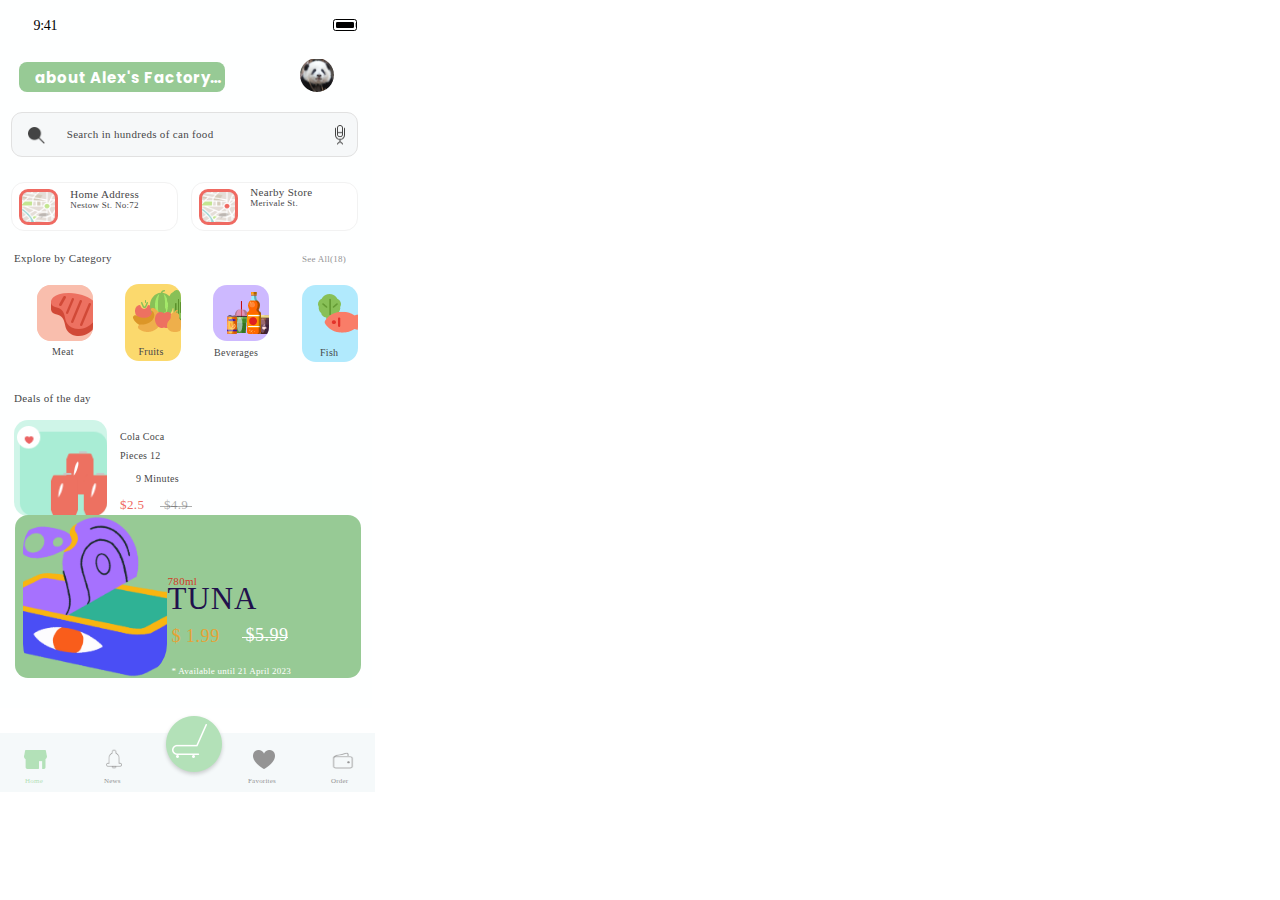
==== index.html @ 3730e30a "first done" ====
<!DOCTYPE html>
<html>
  <head>
    <meta charset="utf-8" />
    <meta name="viewport" content="initial-scale=1, width=device-width" />
    <link rel="stylesheet" href="./global.css" />
    <link rel="stylesheet" href="./index.css" />
    <link
      rel="stylesheet"
      href="https://fonts.googleapis.com/css2?family=Poppins-Regular:wght@400&display=swap"
    />
    <link
      rel="stylesheet"
      href="https://fonts.googleapis.com/css2?family=Poppins-Medium:wght@400&display=swap"
    />
    <link
      rel="stylesheet"
      href="https://fonts.googleapis.com/css2?family=Poppins-Bold:wght@400&display=swap"
    />
    <link
      rel="stylesheet"
      href="https://fonts.googleapis.com/css2?family=Poppins-Light:wght@400&display=swap"
    />
    <link
      rel="stylesheet"
      href="https://fonts.googleapis.com/css2?family=SFProText-Semibold:wght@400&display=swap"
    />
    <link
      rel="stylesheet"
      href="https://fonts.googleapis.com/css2?family=Poppins:wght@700&display=swap"
    />
    <link
      rel="stylesheet"
      href="https://fonts.googleapis.com/css2?family=Avenir-Roman:wght@400&display=swap"
    />
    <link
      rel="stylesheet"
      href="https://fonts.googleapis.com/css2?family=Tiro Devanagari Marathi:ital,wght@1,400&display=swap"
    />
    <link
      rel="stylesheet"
      href="https://fonts.googleapis.com/css2?family=CircularStd-Medium:wght@400&display=swap"
    />
  </head>
  <body>
    <div class="home">
      <div class="rectangle"></div>
      <div class="home-indicator-black">
        <div class="home-indicator-black1">
          <div class="home-indicator"></div>
        </div>
      </div>
      <div class="search-box" id="searchBoxContainer">
        <div class="group">
          <img class="micraphone-icon" alt="" src="./images/micraphone@2x.png" />

          <img class="search-1-icon" alt="" src="./images/search1@2x.png" />

          <div class="search-in-thousands">Search in hundreds of can food</div>
        </div>
      </div>
      <div class="your-address">
        <div class="adress-1">
          <div class="home-address-oxford-container">
            <p class="home-address">
              <span class="home-address1">
                <span>Home Address</span>
              </span>
            </p>
            <p class="nestow-st-no72">
              <span>
                <span class="span">Nestow St. No:72</span>
              </span>
            </p>
            <span>
              <span class="span"> </span>
            </span>
          </div>
          <div class="map">
            <img class="map-icon" alt="" src="./images/map@2x.png" />
          </div>
        </div>
        <div class="adress-2">
          <div class="office-address-eye-container">
            <p class="nearby-store">Nearby Store</p>
            <p class="merivale-st-no1705">Merivale St.</p>
          </div>
          <div class="map">
            <img class="map-icon" alt="" src="./images/map2@2x.png" />
          </div>
        </div>
      </div>
      <div class="category">
        <div class="explore-by-category">Explore by Category</div>
        <div class="meat">
          <div class="beef">Meat</div>
          <div class="meat-inner">
            <img class="map-icon" alt="" src="./images/Meat@2x.png" />
          </div>
        </div>
        <div class="fruits">
          <div class="vegetables">Fruits</div>
          <img class="vegetables-icon" alt="" src="./images/vegetables.png" />
        </div>
        <div class="beverages">
          <div class="beverages1">Beverages</div>
          <div class="mask"></div>
          <img class="beverages-icon" alt="" src="./images/beverages.png" />
        </div>
        <div class="fish">
          <div class="fish1">Fish</div>
          <img class="vegetables-icon" alt="" src="./images/fish.png" />
        </div>
        <div class="see-all-36">See All(18)</div>
      </div>
      <div class="deal-of-the-day">
        <div class="deals-of-the">Deals of the day</div>
        <div class="cola">
          <div class="icecream">
            <div class="cola-coca">Cola Coca</div>
            <div class="price">
              <div class="div">$2.5</div>
              <div class="div1">$4.9</div>
              <div class="rectangle1"></div>
            </div>
            <div class="pieces-12">Pieces 12</div>
            <div class="map2">
              <div class="minutes-away">9 Minutes</div>
              <img class="map-icon2" alt="" src="./public/map2.svg" />
            </div>
            <div class="product">
              <img class="product-icon" alt="" src="./images/product.png" />
            </div>
          </div>
        </div>
      </div>
      <img class="profile-icon" alt="" src="./images/profile.png" />

      <div class="status-bar">
        <div class="icecream">
          <div class="battery">
            <img class="cap-icon" alt="" src="./images/water-drop@2x.png" />

            <div class="capacity"></div>
          </div>
          <img class="wifi-icon" alt="" src="./public/wifi.svg" />

          <img
            class="cellular-connection-icon"
            alt=""
            src="./public/cellular-connection.svg"
          />

          <div class="time-style">
            <div class="time"><span class="span1">9:4</span>1</div>
          </div>
        </div>
      </div>
      <div class="menu">
        <div class="rectangle2"></div>
        <div class="grocery">
          <img class="gocery-icon" alt="" src="./images/gocery@2x.png" />

          <div class="grocery1">
            <p class="home-address">Home</p>
          </div>
        </div>
        <div class="order">
          <div class="order1">
            <img class="path-icon" alt="" src="./images/order@2x.png" />
          </div>
          <div class="order2">Order</div>
        </div>
        <div class="favorites">
          <img class="like-icon" alt="" src="./images/like@2x.png" />

          <div class="favorites1">Favorites</div>
        </div>
        <div class="news">
          <div class="news1">
            <img class="shape-icon" alt="" src="./images/news@2x.png" />
          </div>
          <div class="news2">News</div>
        </div>
        <img class="oval-icon" alt="" src="./images/Oval@2x.png" />

        <img class="shopping-icon" alt="" src="./images/shopping@2x.png" />
      </div>
      <div class="campain">
        <img class="can-icon" alt="" src="./images/can.png" />

        <div class="whopper">TUNA</div>
        <div class="available-until-24">* Available until 21 April 2023</div>
        <div class="fish2">780ml</div>
        <div class="price1">
          <div class="div2">$ 1.99</div>
          <div class="div3">$5.99</div>
          <div class="rectangle3"></div>
        </div>
      </div>
      <div class="div4"></div>
      <b class="about-alexs-factory" id="aboutAlexsFactory"
        >about Alex's Factory…</b
      >
    </div>

    <script>
      var searchBoxContainer = document.getElementById("searchBoxContainer");
      if (searchBoxContainer) {
        searchBoxContainer.addEventListener("click", function (e) {
          window.location.href = "./contact.html";
        });
      }

      var aboutAlexsFactory = document.getElementById("aboutAlexsFactory");
      if (aboutAlexsFactory) {
        aboutAlexsFactory.addEventListener("click", function (e) {
          window.location.href = "./about.html";
        });
      }
    </script>
  </body>
</html>
---- global.css ----
body {
    margin: 0;
    line-height: normal;
  }
  
  :root {
    /* fonts */
    --font-poppins: Poppins;
    --font-poppins-regular: Poppins-Regular;
    --font-poppins-bold: Poppins-Bold;
    --font-poppins-medium: Poppins-Medium;
    --font-sfprotext-semibold: SFProText-Semibold;
    --font-poppins-light: Poppins-Light;
    --font-tiro-devanagari-marathi: "Tiro Devanagari Marathi";
    --font-circularstd-medium: CircularStd-Medium;
    --font-avenir-roman: Avenir-Roman;
  
    /* font sizes */
    --font-size-mini: 15px;
    --font-size-lg: 18px;
    --font-size-2xs: 11px;
    --font-size-4xs: 9px;
    --font-size-6xs: 7px;
    --font-size-sm: 14px;
    --font-size-3xs: 10px;
    --font-size-smi: 13px;
    --font-size-base: 16px;
    --font-size-xs: 12px;
  
    /* Colors */
    --color-white: #fff;
    --color-darkseagreen-100: #97ca95;
    --color-gray-100: #feffff;
    --color-gray-200: #949494;
    --color-whitesmoke-100: #f2f2f2;
    --color-black: #000;
    --color-darkslategray-100: #474749;
    --color-darkslategray-200: #474747;
    --color-darkslategray-300: #424242;
    --color-salmon-100: #ef6a62;
    --color-lightblue: #b1eafd;
    --color-peachpuff: #f9bead;
    --color-gainsboro-100: #d8d8d8;
    --color-dimgray: #524d4d;
  
    /* border radiuses */
    --br-smi: 13px;
    --br-10xs-7: 2.7px;
    --br-11xs-3: 1.3px;
    --br-sm: 14px;
    --br-4xs: 9px;
    --br-81xl: 100px;
    --br-3xs: 10px;
    --br-xl: 20px;
  }
---- index.css ----
.rectangle {
    position: absolute;
    top: 0;
    left: -3px;
    background-color: var(--color-gray-100);
    width: 375px;
    height: 708px;
  }
  .home-indicator {
    position: absolute;
    bottom: 8px;
    left: calc(50% - 67.5px);
    border-radius: var(--br-81xl);
    background-color: #282c37;
    width: 135px;
    height: 5px;
  }

  .profile-icon {
    position: absolute;
    top:20px;
    left:300px;
  }
  .home-indicator-black1 {
    position: absolute;
    height: 100%;
    width: 100%;
    top: 0;
    right: 0;
    bottom: 0;
    left: 0;
    background-color: var(--color-white);
  }
  .home-indicator-black {
    position: absolute;
    bottom: 2px;
    left: 0;
    width: 375px;
    height: 34px;
  }
  .micraphone-icon,
  .search-1-icon {
    position: absolute;
    max-height: 100%;
  }
  .micraphone-icon {
    height: calc(100% + 1.16px);
    top: 0;
    right: -1px;
    bottom: -1.16px;
    width: 10px;
  }
  .search-1-icon {
    height: calc(100% - 2.48px);
    top: 1.94px;
    bottom: 0.54px;
    left: 0;
    width: 17.52px;
  }
  .search-in-thousands {
    position: absolute;
    top: calc(50% - 7px);
    left: 12.28%;
    letter-spacing: 0.32px;
  }
  .group {
    position: absolute;
    width: calc(100% - 28.94px);
    top: calc(50% - 9.5px);
    right: 13px;
    left: 15.94px;
    height: 20px;
  }
  .search-box {
    position: absolute;
    top: 112px;
    left: 11px;
    border-radius: 11px;
    background-color: #f6f8f9;
    border: 1px solid #e1e1e1;
    box-sizing: border-box;
    width: 347px;
    height: 45px;
    cursor: pointer;
    font-family: var(--font-poppins-regular);
  }
  .home-address1 {
    letter-spacing: 0.32px;
  }
  .home-address {
    margin: 0;
  }
  .nestow-st-no72 {
    margin: 0;
    font-size: var(--font-size-4xs);
    font-family: var(--font-poppins-medium);
  }
  .span {
    letter-spacing: 0.26px;
  }
  .home-address-oxford-container {
    position: absolute;
    top: calc(50% - 18.5px);
    left: 35.33%;
  }
  .map-icon {
    position: absolute;
    height: 100%;
    width: 100%;
    top: 0;
    right: 0;
    bottom: 0;
    left: 0;
    max-width: 100%;
    overflow: hidden;
    max-height: 100%;
  }
  .adress-1,
  .map {
    position: absolute;
    box-sizing: border-box;
  }
  .map {
    height: calc(100% - 11px);
    top: 6px;
    bottom: 5px;
    left: 7px;
    border-radius: var(--br-4xs);
    background-color: var(--color-gainsboro-100);
    border: 3px solid var(--color-salmon-100);
    width: 39px;
  }
  .adress-1 {
    height: 100%;
    top: 0;
    bottom: 0;
    left: 0;
    border-radius: var(--br-smi);
    background-color: var(--color-white);
    border: 1px solid var(--color-whitesmoke-100);
    width: 167px;
  }
  .nearby-store {
    margin: 0;
    font-size: var(--font-size-2xs);
    letter-spacing: 0.32px;
    font-family: var(--font-poppins-bold);
  }
  .merivale-st-no1705 {
    margin: 0;
    letter-spacing: 0.26px;
  }
  .office-address-eye-container {
    position: absolute;
    top: calc(50% - 20.5px);
    left: 35.33%;
  }
  .adress-2 {
    position: absolute;
    height: 100%;
    top: 0;
    right: 0;
    bottom: 0;
    border-radius: var(--br-smi);
    background-color: var(--color-white);
    border: 1px solid var(--color-whitesmoke-100);
    box-sizing: border-box;
    width: 167px;
    font-size: var(--font-size-4xs);
    font-family: var(--font-poppins-medium);
  }
  .your-address {
    position: absolute;
    top: 182px;
    left: 11px;
    width: 347px;
    height: 49px;
  }
  .explore-by-category {
    position: absolute;
    top: calc(50% - 55px);
    left: 0;
    font-size: var(--font-size-2xs);
    letter-spacing: 0.32px;
    font-family: var(--font-poppins-bold);
  }
  .beef {
    position: absolute;
    top: calc(50% + 23px);
    left: 26.79%;
    letter-spacing: 0.29px;
  }
  .meat-inner {
    position: absolute;
    height: calc(100% - 20px);
    width: 100%;
    top: 0;
    right: 0;
    bottom: 20px;
    left: 0;
    border-radius: var(--br-sm);
    background-color: var(--color-peachpuff);
  }
  .meat {
    position: absolute;
    bottom: 1px;
    left: 23px;
    width: 56px;
    height: 76px;
  }
  .vegetables {
    position: absolute;
    top: calc(50% + 23.5px);
    left: 24.11%;
    letter-spacing: 0.29px;
  }
  .vegetables-icon {
    position: absolute;
    height: calc(100% - 21px);
    width: 100%;
    top: 0;
    right: 0;
    bottom: 21px;
    left: 0;
    max-width: 100%;
    overflow: hidden;
    max-height: 100%;
  }
  .fruits {
    position: absolute;
    bottom: 1px;
    left: calc(50% - 61px);
    border-radius: var(--br-sm);
    background-color: #fbd96d;
    width: 56px;
    height: 77px;
  }
  .beverages1 {
    position: absolute;
    top: calc(50% + 23.5px);
    left: 1.75%;
    letter-spacing: 0.29px;
  }
  .beverages-icon,
  .mask {
    position: absolute;
    width: calc(100% - 1px);
    top: 0;
    right: 1px;
    left: 0;
    height: 56px;
  }
  .mask {
    border-radius: var(--br-sm);
    background-color: #cdb9ff;
  }
  .beverages-icon {
    max-width: 100%;
    overflow: hidden;
  }
  .beverages {
    bottom: 0;
    left: calc(50% + 27px);
    width: 57px;
    height: 77px;
  }
  .beverages,
  .fish,
  .fish1 {
    position: absolute;
  }
  .fish1 {
    top: calc(50% + 23.5px);
    left: 32.14%;
    letter-spacing: 0.29px;
  }
  .fish {
    right: 0;
    bottom: 0;
    border-radius: var(--br-sm);
    background-color: var(--color-lightblue);
    width: 56px;
    height: 77px;
  }
  .see-all-36 {
    position: absolute;
    top: calc(50% - 53px);
    left: 83.72%;
    font-size: var(--font-size-4xs);
    letter-spacing: 0.26px;
    color: #939394;
  }
  .category {
    position: absolute;
    top: 252px;
    left: 14px;
    width: 344px;
    height: 110px;
    font-size: var(--font-size-3xs);
    font-family: var(--font-poppins-medium);
  }
  .cola-coca,
  .deals-of-the,
  .div {
    position: absolute;
    top: calc(50% - 62px);
    left: 0;
    letter-spacing: 0.32px;
  }
  .cola-coca,
  .div {
    top: calc(50% - 37px);
    left: 52.22%;
    letter-spacing: 0.29px;
  }
  .div {
    top: calc(50% - 9.5px);
    left: 0;
    letter-spacing: 0.38px;
  }
  .div1,
  .rectangle1 {
    position: absolute;
    opacity: 0.44;
  }
  .div1 {
    top: calc(50% - 9.5px);
    left: 61.11%;
    letter-spacing: 0.38px;
    font-family: var(--font-poppins-regular);
    color: var(--color-darkslategray-200);
  }
  .rectangle1 {
    top: calc(50% - 0.5px);
    right: 0;
    background-color: var(--color-darkslategray-200);
    width: 32px;
    height: 1px;
  }
  .price {
    position: absolute;
    right: 25px;
    bottom: 0;
    width: 72px;
    height: 19px;
    font-size: var(--font-size-smi);
    color: var(--color-salmon-100);
  }
  .minutes-away,
  .pieces-12 {
    position: absolute;
    letter-spacing: 0.29px;
  }
  .pieces-12 {
    top: calc(50% - 18px);
    left: 52.22%;
    font-family: var(--font-poppins-medium);
  }
  .minutes-away {
    top: calc(50% - 7.5px);
    left: 16.49%;
  }
  .map-icon2 {
    position: absolute;
    top: calc(50% - 3.5px);
    left: 0;
    width: 6px;
    height: 8px;
  }
  .map2,
  .product-icon {
    position: absolute;
    right: 0;
  }
  .map2 {
    top: calc(50% + 5px);
    width: 97px;
    height: 15px;
    font-family: var(--font-poppins-light);
  }
  .product-icon {
    height: calc(100% - 6px);
    width: calc(100% - 3px);
    top: 6px;
    bottom: 0;
    left: 3px;
    max-width: 100%;
    overflow: hidden;
    max-height: 100%;
  }
  .mask1 {
    border-radius: var(--br-smi);
    background-color: var(--color-white);
  }
  .icon,
  .mask1 {
    position: absolute;
    top: 0;
    left: 0;
    width: 24px;
    height: 24px;
  }
  .cola,
  .icecream,
  .product {
    position: absolute;
    bottom: 0;
    left: 0;
  }
  .product {
    height: 100%;
    top: 0;
    border-radius: var(--br-sm);
    background-color: rgba(40, 210, 148, 0.22);
    width: 93px;
  }
  .cola,
  .icecream {
    width: 100%;
    right: 0;
  }
  .icecream {
    height: 100%;
    top: 0;
  }
  .cola {
    height: calc(100% - 28px);
    top: 28px;
    font-size: var(--font-size-3xs);
  }
  .deal-of-the-day {
    position: absolute;
    top: 392px;
    left: 14px;
    width: 203px;
    height: 124px;
  }
  .profile-icon {
    position: absolute;
    top: 58px;
    right: 17px;
    width: 34px;
    height: 34px;
    object-fit: cover;
  }
  .cap-icon {
    position: absolute;
    top: calc(50% - 2px);
    right: 0;
    width: 1.33px;
    height: 4px;
    opacity: 0.4;
  }
  .capacity {
    position: absolute;
    height: calc(100% - 4px);
    top: 2px;
    bottom: 2px;
    left: 2px;
    border-radius: 1.33px;
    background-color: var(--color-black);
    width: 18px;
  }
  .battery {
    position: absolute;
    top: 1.33px;
    right: 0;
    border-radius: 2.67px;
    border: 1px solid var(--color-black);
    box-sizing: border-box;
    width: 24.33px;
    height: 11.33px;
  }
  .wifi-icon {
    position: absolute;
    top: 2px;
    right: 29.06px;
    width: 15.27px;
    height: 10.97px;
  }
  .cellular-connection-icon {
    position: absolute;
    top: 2px;
    right: 49.33px;
    width: 17px;
    height: 10.67px;
  }
  .span1 {
    letter-spacing: -0.28px;
  }
  .time,
  .time-style {
    position: absolute;
    left: 0;
  }
  .time {
    width: calc(100% + 1px);
    top: calc(50% - 7px);
    display: inline-block;
  }
  .time-style {
    height: 100%;
    top: 0;
    bottom: 0;
    width: 54px;
  }
  .status-bar {
    position: absolute;
    top: 18px;
    left: 18px;
    width: 339.33px;
    height: 14px;
    text-align: center;
    font-size: var(--font-size-sm);
    color: var(--color-black);
    font-family: var(--font-sfprotext-semibold);
  }
  .gocery-icon,
  .rectangle2 {
    position: absolute;
    width: 100%;
    right: 0;
    left: 0;
  }
  .rectangle2 {
    bottom: 4px;
    background-color: #f5f9fa;
    height: 59px;
  }
  .gocery-icon {
    top: 0;
    max-width: 100%;
    overflow: hidden;
    height: 19px;
  }
  .grocery1 {
    position: absolute;
    top: calc(50% + 4px);
    left: 4.35%;
    letter-spacing: 0.21px;
  }
  .grocery {
    position: absolute;
    bottom: 0;
    left: 24px;
    width: 23px;
    height: 46px;
    color: #b3e1b8;
  }
  .path-icon,
  .path-icon1 {
    position: absolute;
    left: 2.5px;
  }
  .path-icon {
    width: calc(100% - 4px);
    right: 1.5px;
    bottom: 2.5px;
    max-width: 100%;
    overflow: hidden;
    height: 18px;
  }
  .path-icon1 {
    top: 1.5px;
    width: 18px;
    height: 9.49px;
  }
  .path-icon2 {
    position: absolute;
    top: calc(50% + 0.5px);
    left: calc(50% + 5.5px);
    width: 3px;
    height: 3px;
  }
  .order1 {
    width: 100%;
    top: 0;
    right: 0;
    left: 0;
    height: 27px;
  }
  .order,
  .order1,
  .order2 {
    position: absolute;
  }
  .order2 {
    top: calc(50% + 11.5px);
    left: 11.11%;
    letter-spacing: 0.21px;
  }
  .order {
    right: 20px;
    bottom: 10px;
    width: 27px;
    height: 41px;
  }
  .like-icon {
    position: absolute;
    top: 0;
    left: calc(50% - 11.5px);
    width: 22px;
    height: 19px;
  }
  .favorites1 {
    position: absolute;
    top: calc(50% + 9px);
    left: 0;
    letter-spacing: 0.21px;
  }
  .favorites {
    position: absolute;
    bottom: 10px;
    left: calc(50% + 60.5px);
    width: 33px;
    height: 36px;
  }
  .shape-icon {
    position: absolute;
    height: calc(100% - 4px);
    width: calc(100% - 6px);
    top: 2px;
    right: 3px;
    bottom: 2px;
    left: 3px;
    max-width: 100%;
    overflow: hidden;
    max-height: 100%;
  }
  .news1 {
    width: 100%;
    top: 0;
    right: 0;
    left: 0;
    height: 26px;
  }
  .news,
  .news1,
  .news2 {
    position: absolute;
  }
  .news2 {
    top: calc(50% + 11px);
    left: 11.54%;
    letter-spacing: 0.21px;
  }
  .news {
    bottom: 10px;
    left: calc(50% - 86.5px);
    width: 26px;
    height: 40px;
  }
  .oval-icon {
    position: absolute;
    top: 0;
    left: calc(50% - 27.5px);
    border-radius: 50%;
    width: 68px;
    height: 68px;
  }
  .shopping-icon {
    top: 12px;
    left: calc(50% - 15.5px);
    width: 35px;
    height: 34px;
  }
  .can-icon,
  .menu,
  .shopping-icon {
    position: absolute;
  }
  .menu {
    bottom: -4px;
    left: 0;
    width: 375px;
    height: 84px;
    font-size: var(--font-size-6xs);
    color: var(--color-gray-200);
    font-family: var(--font-poppins-regular);
  }
  .can-icon {
    height: 100%;
    top: 0;
    bottom: 0;
    left: 8.82px;
    border-radius: 34px;
    max-height: 100%;
    width: 144.18px;
    object-fit: cover;
  }
  .whopper {
    position: absolute;
    top: calc(50% - 15.35px);
    left: 44.22%;
    letter-spacing: 0.91px;
  }
  .available-until-24,
  .fish2 {
    position: absolute;
    font-family: var(--font-poppins-medium);
  }
  .available-until-24 {
    top: calc(50% + 69.65px);
    left: 45.38%;
    font-size: var(--font-size-4xs);
    letter-spacing: 0.26px;
    color: var(--color-white);
  }
  .fish2 {
    top: calc(50% - 21.35px);
    left: 44.22%;
    font-size: var(--font-size-2xs);
    letter-spacing: 0.32px;
    color: #d13b27;
  }
  .div2,
  .div3 {
    position: absolute;
    top: calc(50% - 12px);
    left: 0;
    letter-spacing: 0.53px;
  }
  .div3 {
    top: calc(50% - 13px);
    left: 56.92%;
    font-family: var(--font-poppins-regular);
    color: var(--color-white);
  }
  .rectangle3 {
    position: absolute;
    top: calc(50% - 1px);
    right: 14px;
    background-color: var(--color-white);
    width: 46px;
    height: 1px;
  }
  .price1 {
    position: absolute;
    top: calc(50% + 28.65px);
    left: calc(50% - 16px);
    width: 130px;
    height: 26px;
    font-size: var(--font-size-lg);
    color: #e5a236;
  }
  .deal-of-the-day{
    margin-bottom: 18px;
    margin-top: 0px;
  }

  .campain,
  .div4 {
    position: absolute;
    background-color: var(--color-darkseagreen-100);
  }
  .campain {
    margin-block-end: 0px;
    bottom: 114px;
    left: 14.5px;
    border-radius: var(--br-smi);
    width: 346px;
    height: 163.3px;
    font-size: 31px;
    color: #21114c;
  }

  .div4 {
    top: 62px;
    left: 18.5px;
    border-radius: 8px;
    width: 206px;
    height: 30px;
  }
  .about-alexs-factory {
    position: absolute;
    top: 66px;
    left: 34.5px;
    font-size: var(--font-size-mini);
    letter-spacing: 0.44px;
    font-family: var(--font-poppins);
    color: var(--color-white);
    cursor: pointer;
  }
  .home {
    position: relative;
    background-color: var(--color-white);
    width: 100%;
    height: 792px;
    text-align: left;
    font-size: var(--font-size-2xs);
    color: var(--color-darkslategray-100);
    font-family: var(--font-poppins-bold);
  }
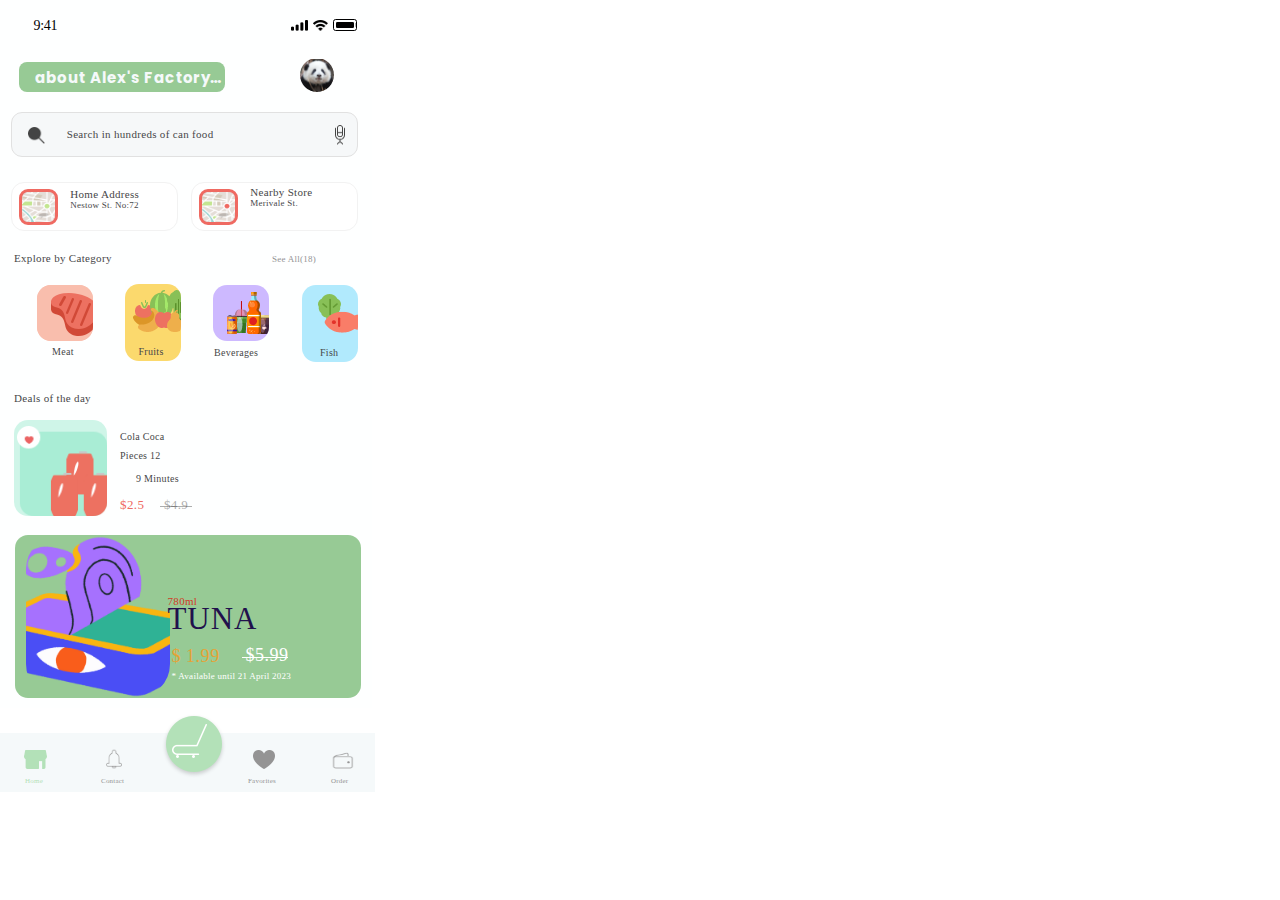
==== commit 00111d0d: "adjust" ====
--- a/index.html
+++ b/index.html
@@ -43,6 +43,7 @@
     />
   </head>
   <body>
+    
     <div class="home">
       <div class="rectangle"></div>
       <div class="home-indicator-black">
@@ -51,12 +52,14 @@
         </div>
       </div>
       <div class="search-box" id="searchBoxContainer">
+        
         <div class="group">
           <img class="micraphone-icon" alt="" src="./images/micraphone@2x.png" />
 
           <img class="search-1-icon" alt="" src="./images/search1@2x.png" />
 
-          <div class="search-in-thousands">Search in hundreds of can food</div>
+          <div class="search-in-thousands">Search in hundreds of can food
+          </div>
         </div>
       </div>
       <div class="your-address">
@@ -143,14 +146,9 @@
 
             <div class="capacity"></div>
           </div>
-          <img class="wifi-icon" alt="" src="./public/wifi.svg" />
-
-          <img
-            class="cellular-connection-icon"
-            alt=""
-            src="./public/cellular-connection.svg"
-          />
-
+          <img class="wifi-icon" alt="" src="./images/Wifi@2x.png" />
+
+          <img class="cellular-connection-icon" alt=""  src="./images/Cellular Connection@2x.png" />
           <div class="time-style">
             <div class="time"><span class="span1">9:4</span>1</div>
           </div>
@@ -178,9 +176,15 @@
         </div>
         <div class="news">
           <div class="news1">
-            <img class="shape-icon" alt="" src="./images/news@2x.png" />
-          </div>
-          <div class="news2">News</div>
+            <img class="shape-icon" alt="new-message-bell" src="./images/news@2x.png" />
+          </div>
+          <div class="news2">
+            Contact
+          </div>
+          <div>
+            <a href="./contact.html" class="shape-icon">
+            </a>
+          </div>          
         </div>
         <img class="oval-icon" alt="" src="./images/Oval@2x.png" />
 
@@ -199,25 +203,9 @@
         </div>
       </div>
       <div class="div4"></div>
-      <b class="about-alexs-factory" id="aboutAlexsFactory"
-        >about Alex's Factory…</b
-      >
-    </div>
-
-    <script>
-      var searchBoxContainer = document.getElementById("searchBoxContainer");
-      if (searchBoxContainer) {
-        searchBoxContainer.addEventListener("click", function (e) {
-          window.location.href = "./contact.html";
-        });
-      }
-
-      var aboutAlexsFactory = document.getElementById("aboutAlexsFactory");
-      if (aboutAlexsFactory) {
-        aboutAlexsFactory.addEventListener("click", function (e) {
-          window.location.href = "./about.html";
-        });
-      }
-    </script>
+      <b class="about-alexs-factory" id="aboutAlexsFactory">
+        <a href="./about.html" id="aboutAlexsFactory">about Alex's Factory…</a>
+      </b>
+    </div>   
   </body>
 </html>
--- a/index.css
+++ b/index.css
@@ -1,3 +1,4 @@
+
 .rectangle {
     position: absolute;
     top: 0;
@@ -63,6 +64,12 @@
     left: 12.28%;
     letter-spacing: 0.32px;
   }
+
+  .search-in-thousands a{
+    text-decoration: none;
+    color: #21114c;
+  }
+
   .group {
     position: absolute;
     width: calc(100% - 28.94px);
@@ -285,7 +292,7 @@
   .see-all-36 {
     position: absolute;
     top: calc(50% - 53px);
-    left: 83.72%;
+    left: 75%;
     font-size: var(--font-size-4xs);
     letter-spacing: 0.26px;
     color: #939394;
@@ -641,8 +648,13 @@
   }
   .news2 {
     top: calc(50% + 11px);
-    left: 11.54%;
+    left: 0%;
     letter-spacing: 0.21px;
+  }
+
+  .news2 a{
+    text-decoration: none;
+    color: #949494;
   }
   .news {
     bottom: 10px;
@@ -682,7 +694,7 @@
     height: 100%;
     top: 0;
     bottom: 0;
-    left: 8.82px;
+    left: 11.82px;
     border-radius: 34px;
     max-height: 100%;
     width: 144.18px;
@@ -700,7 +712,7 @@
     font-family: var(--font-poppins-medium);
   }
   .available-until-24 {
-    top: calc(50% + 69.65px);
+    top: calc(50% + 55px);
     left: 45.38%;
     font-size: var(--font-size-4xs);
     letter-spacing: 0.26px;
@@ -754,8 +766,7 @@
     background-color: var(--color-darkseagreen-100);
   }
   .campain {
-    margin-block-end: 0px;
-    bottom: 114px;
+    bottom: 94px;
     left: 14.5px;
     border-radius: var(--br-smi);
     width: 346px;
@@ -780,6 +791,10 @@
     font-family: var(--font-poppins);
     color: var(--color-white);
     cursor: pointer;
+  }
+  .about-alexs-factory a{
+    text-decoration: none;
+    color: #f5f9fa;
   }
   .home {
     position: relative;
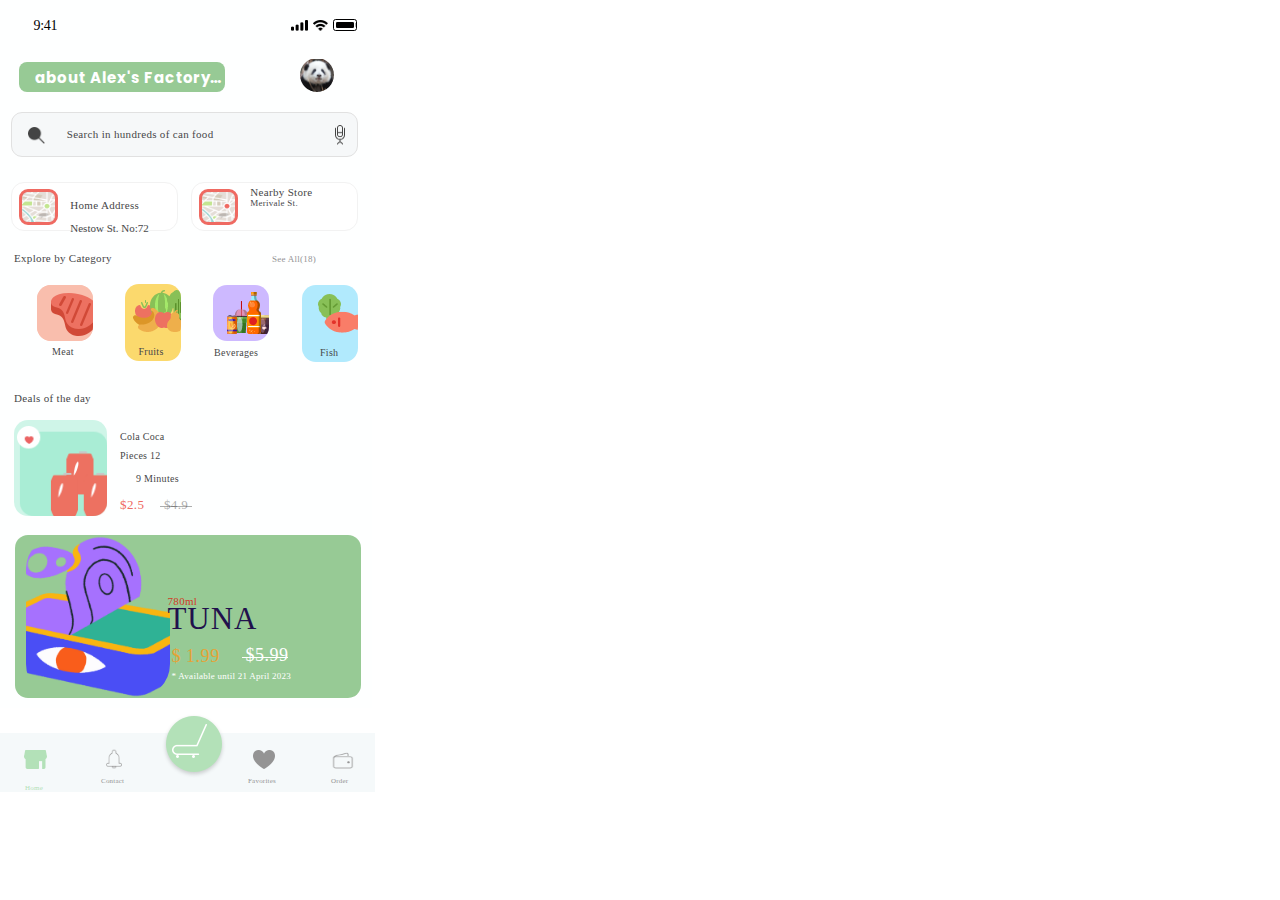
==== commit 5b8b0fb3: "keep going" ====
--- a/index.html
+++ b/index.html
@@ -3,63 +3,54 @@
   <head>
     <meta charset="utf-8" />
     <meta name="viewport" content="initial-scale=1, width=device-width" />
-    <link rel="stylesheet" href="./global.css" />
-    <link rel="stylesheet" href="./index.css" />
-    <link
-      rel="stylesheet"
-      href="https://fonts.googleapis.com/css2?family=Poppins-Regular:wght@400&display=swap"
-    />
-    <link
-      rel="stylesheet"
-      href="https://fonts.googleapis.com/css2?family=Poppins-Medium:wght@400&display=swap"
-    />
-    <link
-      rel="stylesheet"
-      href="https://fonts.googleapis.com/css2?family=Poppins-Bold:wght@400&display=swap"
-    />
-    <link
-      rel="stylesheet"
-      href="https://fonts.googleapis.com/css2?family=Poppins-Light:wght@400&display=swap"
-    />
-    <link
-      rel="stylesheet"
-      href="https://fonts.googleapis.com/css2?family=SFProText-Semibold:wght@400&display=swap"
-    />
-    <link
-      rel="stylesheet"
-      href="https://fonts.googleapis.com/css2?family=Poppins:wght@700&display=swap"
-    />
-    <link
-      rel="stylesheet"
-      href="https://fonts.googleapis.com/css2?family=Avenir-Roman:wght@400&display=swap"
-    />
-    <link
-      rel="stylesheet"
-      href="https://fonts.googleapis.com/css2?family=Tiro Devanagari Marathi:ital,wght@1,400&display=swap"
-    />
-    <link
-      rel="stylesheet"
-      href="https://fonts.googleapis.com/css2?family=CircularStd-Medium:wght@400&display=swap"
-    />
+    <link rel="stylesheet" href="./global.css">
+    <link rel="stylesheet" href="./index.css">
+    <link
+      rel="stylesheet"
+      href="https://fonts.googleapis.com/css2?family=Poppins-Regular:wght@400&display=swap">
+    <link
+      rel="stylesheet"
+      href="https://fonts.googleapis.com/css2?family=Poppins-Medium:wght@400&display=swap">
+    <link
+      rel="stylesheet"
+      href="https://fonts.googleapis.com/css2?family=Poppins-Bold:wght@400&display=swap">
+    <link
+      rel="stylesheet"
+      href="https://fonts.googleapis.com/css2?family=Poppins-Light:wght@400&display=swap">
+    <link
+      rel="stylesheet"
+      href="https://fonts.googleapis.com/css2?family=SFProText-Semibold:wght@400&display=swap">
+    <link
+      rel="stylesheet"
+      href="https://fonts.googleapis.com/css2?family=Poppins:wght@700&display=swap">
+    <link
+      rel="stylesheet"
+      href="https://fonts.googleapis.com/css2?family=Avenir-Roman:wght@400&display=swap">
+    <link
+      rel="stylesheet"
+      href="https://fonts.googleapis.com/css2?family=Tiro Devanagari Marathi:ital,wght@1,400&display=swap">
+    <link
+      rel="stylesheet"
+      href="https://fonts.googleapis.com/css2?family=CircularStd-Medium:wght@400&display=swap">
   </head>
   <body>
-    
+
     <div class="home">
-      <div class="rectangle"></div>
-      <div class="home-indicator-black">
+      <div class="rectangle"></div><!-- Creates a rectangle element using a div -->
+      <div class="home-indicator-black"><!-- Indicator element -->
         <div class="home-indicator-black1">
           <div class="home-indicator"></div>
         </div>
       </div>
-      <div class="search-box" id="searchBoxContainer">
+      <div class="search-box" id="searchBoxContainer"><!-- Search box container -->
         
         <div class="group">
-          <img class="micraphone-icon" alt="" src="./images/micraphone@2x.png" />
-
-          <img class="search-1-icon" alt="" src="./images/search1@2x.png" />
-
-          <div class="search-in-thousands">Search in hundreds of can food
-          </div>
+          <img class="micraphone-icon" alt="micraphone-icon" src="./images/micraphone@2x.png" />
+
+          <img class="search-1-icon" alt="search-icon" src="./images/search1@2x.png" />
+
+          <div role="search" class="search-in-thousands">Search in hundreds of can food
+          </div><!-- Text indicating the purpose of the search box -->
         </div>
       </div>
       <div class="your-address">
@@ -80,44 +71,45 @@
             </span>
           </div>
           <div class="map">
-            <img class="map-icon" alt="" src="./images/map@2x.png" />
+            <img class="map-icon" alt="map-pic" src="./images/map@2x.png">
           </div>
         </div>
         <div class="adress-2">
           <div class="office-address-eye-container">
             <p class="nearby-store">Nearby Store</p>
-            <p class="merivale-st-no1705">Merivale St.</p>
+            <p class="merivale-st-no1705">Merivale St.</p><!-- Indicates nearby store -->
           </div>
           <div class="map">
-            <img class="map-icon" alt="" src="./images/map2@2x.png" />
-          </div>
-        </div>
-      </div>
-      <div class="category">
-        <div class="explore-by-category">Explore by Category</div>
+            <img class="map-icon" alt="map-pic" src="./images/map2@2x.png">
+          </div>
+        </div>
+      </div>
+      <div class="category"><!-- Container for category section -->
+        <div class="explore-by-category">Explore by Category</div> <!-- Heading for category section -->
+
         <div class="meat">
-          <div class="beef">Meat</div>
+          <div class="beef">Meat</div> <!-- Displays the category name "Meat" -->
           <div class="meat-inner">
-            <img class="map-icon" alt="" src="./images/Meat@2x.png" />
+            <img class="map-icon" alt="map-pic" src="./images/Meat@2x.png">
           </div>
         </div>
         <div class="fruits">
           <div class="vegetables">Fruits</div>
-          <img class="vegetables-icon" alt="" src="./images/vegetables.png" />
+          <img class="vegetables-icon" alt="vegetables" src="./images/vegetables.png">
         </div>
         <div class="beverages">
           <div class="beverages1">Beverages</div>
           <div class="mask"></div>
-          <img class="beverages-icon" alt="" src="./images/beverages.png" />
+          <img class="beverages-icon" alt="beverages" src="./images/beverages.png">
         </div>
         <div class="fish">
           <div class="fish1">Fish</div>
-          <img class="vegetables-icon" alt="" src="./images/fish.png" />
+          <img class="vegetables-icon" alt="vegetables" src="./images/fish.png">
         </div>
         <div class="see-all-36">See All(18)</div>
       </div>
       <div class="deal-of-the-day">
-        <div class="deals-of-the">Deals of the day</div>
+        <div class="deals-of-the">Deals of the day</div><!-- Displays the "Deals of the day" section -->
         <div class="cola">
           <div class="icecream">
             <div class="cola-coca">Cola Coca</div>
@@ -129,26 +121,26 @@
             <div class="pieces-12">Pieces 12</div>
             <div class="map2">
               <div class="minutes-away">9 Minutes</div>
-              <img class="map-icon2" alt="" src="./public/map2.svg" />
+              <img class="map-icon2" alt="" src="./public/map2.svg">
             </div>
             <div class="product">
-              <img class="product-icon" alt="" src="./images/product.png" />
+              <img class="product-icon" alt="product" src="./images/product.png">
             </div>
           </div>
         </div>
       </div>
-      <img class="profile-icon" alt="" src="./images/profile.png" />
+      <img class="profile-icon" alt="cusmer-pic" src="./images/profile.png">
 
       <div class="status-bar">
         <div class="icecream">
           <div class="battery">
-            <img class="cap-icon" alt="" src="./images/water-drop@2x.png" />
+            <img class="cap-icon" alt="location-point" src="./images/water-drop@2x.png">
 
             <div class="capacity"></div>
           </div>
-          <img class="wifi-icon" alt="" src="./images/Wifi@2x.png" />
-
-          <img class="cellular-connection-icon" alt=""  src="./images/Cellular Connection@2x.png" />
+          <img class="wifi-icon" alt="wifi-picture" src="./images/Wifi@2x.png">
+
+          <img class="cellular-connection-icon" alt="phone"  src="./images/Cellular Connection@2x.png">
           <div class="time-style">
             <div class="time"><span class="span1">9:4</span>1</div>
           </div>
@@ -157,26 +149,25 @@
       <div class="menu">
         <div class="rectangle2"></div>
         <div class="grocery">
-          <img class="gocery-icon" alt="" src="./images/gocery@2x.png" />
-
+          <img class="gocery-icon" alt="cola-coca" src="./images/gocery@2x.png">
           <div class="grocery1">
             <p class="home-address">Home</p>
           </div>
         </div>
         <div class="order">
           <div class="order1">
-            <img class="path-icon" alt="" src="./images/order@2x.png" />
+            <img class="path-icon" alt="wallet-picture" src="./images/order@2x.png">
           </div>
           <div class="order2">Order</div>
         </div>
         <div class="favorites">
-          <img class="like-icon" alt="" src="./images/like@2x.png" />
+          <img class="like-icon" alt="heart-shape" src="./images/like@2x.png">
 
           <div class="favorites1">Favorites</div>
         </div>
         <div class="news">
           <div class="news1">
-            <img class="shape-icon" alt="new-message-bell" src="./images/news@2x.png" />
+            <img class="shape-icon" alt="new-message-bell" src="./images/news@2x.png">
           </div>
           <div class="news2">
             Contact
@@ -186,12 +177,12 @@
             </a>
           </div>          
         </div>
-        <img class="oval-icon" alt="" src="./images/Oval@2x.png" />
-
-        <img class="shopping-icon" alt="" src="./images/shopping@2x.png" />
+        <img class="oval-icon" alt="a-circle" src="./images/Oval@2x.png">
+
+        <img class="shopping-icon" alt="shpping-cart" src="./images/shopping@2x.png">
       </div>
       <div class="campain">
-        <img class="can-icon" alt="" src="./images/can.png" />
+        <img class="can-icon" alt="a-tuna-can" src="./images/can.png">
 
         <div class="whopper">TUNA</div>
         <div class="available-until-24">* Available until 21 April 2023</div>
--- a/index.css
+++ b/index.css
@@ -3,15 +3,16 @@
     position: absolute;
     top: 0;
     left: -3px;
-    background-color: var(--color-gray-100);
+    background-color: var(--color-gray-100);/* Set the background color using a CSS variable */
+    width: 375px;
     width: 375px;
     height: 708px;
-  }
+  }/* Sets the style for a rectangular element */
   .home-indicator {
-    position: absolute;
+    position: absolute;/* Position the element absolutely within its parent */
     bottom: 8px;
-    left: calc(50% - 67.5px);
-    border-radius: var(--br-81xl);
+    left: calc(50% - 67.5px);/* Calculate the left position using calc() */
+    border-radius: var(--br-81xl);/* Set the border radius using a CSS variable */
     background-color: #282c37;
     width: 135px;
     height: 5px;
@@ -45,14 +46,14 @@
     max-height: 100%;
   }
   .micraphone-icon {
-    height: calc(100% + 1.16px);
+    height: calc(100% + 1.16px);/* Increase the height slightly using calc() */
     top: 0;
     right: -1px;
     bottom: -1.16px;
     width: 10px;
   }
   .search-1-icon {
-    height: calc(100% - 2.48px);
+    height: calc(100% - 2.48px);/* Reduce the height slightly using calc() */
     top: 1.94px;
     bottom: 0.54px;
     left: 0;
@@ -66,14 +67,14 @@
   }
 
   .search-in-thousands a{
-    text-decoration: none;
-    color: #21114c;
+    text-decoration: none;/* Remove underline from anchor links */
+    color: #21114c;/* Set the text color to a specific shade of purple */
   }
 
   .group {
     position: absolute;
-    width: calc(100% - 28.94px);
-    top: calc(50% - 9.5px);
+    width: calc(100% - 28.94px);/* Calculate the width relative to the parent container */
+    top: calc(50% - 9.5px);/* Position the element vertically at the center */
     right: 13px;
     left: 15.94px;
     height: 20px;
@@ -82,24 +83,26 @@
     position: absolute;
     top: 112px;
     left: 11px;
-    border-radius: 11px;
+    border-radius: 11px;/* Set the border radius to create rounded corners */
     background-color: #f6f8f9;
     border: 1px solid #e1e1e1;
-    box-sizing: border-box;
+    box-sizing: border-box;/* Include the border in the element's dimensions */
     width: 347px;
     height: 45px;
-    cursor: pointer;
+    cursor: pointer;/* Change the cursor to a hand pointer on hover */
     font-family: var(--font-poppins-regular);
   }
   .home-address1 {
-    letter-spacing: 0.32px;
+    letter-spacing: 0.32px;/* Adjust the letter spacing of the text */
+  }
   }
   .home-address {
     margin: 0;
   }
   .nestow-st-no72 {
-    margin: 0;
-    font-size: var(--font-size-4xs);
+    margin: 0;/* Remove any margin from the element */
+  }
+    font-size: var(--font-size-4xs);/* Use a specific font size */
     font-family: var(--font-poppins-medium);
   }
   .span {
@@ -111,7 +114,7 @@
     left: 35.33%;
   }
   .map-icon {
-    position: absolute;
+    position: absolute;/* Position the element absolutely within its parent */
     height: 100%;
     width: 100%;
     top: 0;
@@ -128,12 +131,12 @@
     box-sizing: border-box;
   }
   .map {
-    height: calc(100% - 11px);
+    height: calc(100% - 11px);/* Calculate the height relative to the parent container */
     top: 6px;
     bottom: 5px;
     left: 7px;
     border-radius: var(--br-4xs);
-    background-color: var(--color-gainsboro-100);
+    background-color: var(--color-gainsboro-100);/* Set the background color using a CSS variable */
     border: 3px solid var(--color-salmon-100);
     width: 39px;
   }
@@ -794,7 +797,7 @@
   }
   .about-alexs-factory a{
     text-decoration: none;
-    color: #f5f9fa;
+    color: #fff;
   }
   .home {
     position: relative;
@@ -806,4 +809,63 @@
     color: var(--color-darkslategray-100);
     font-family: var(--font-poppins-bold);
   }
+
+  .about-alexs-factory {
+    transition: font-size 2s, opacity 2s;/* Apply a transition effect to the font-size and opacity properties with a duration of 2 seconds */
+  }
+  
+  .about-alexs-factory:hover {
+    font-size: 1.2em;/* Increase the font size when hovering over the element */
+    opacity: 0.5;
+  }
+  
+  .about-alexs-factory:hover::after {
+    content: attr(data-text);/* Set the content of the pseudo-element to the value of the 'data-text' attribute */
+    position: absolute;
+    top: 0;
+    left: 0;
+    opacity: 1;/* Set the initial opacity of the pseudo-element */
+    animation: fadeOut 2s ease-in-out 2s forwards;/* Apply the 'fadeOut' animation to the pseudo-element */
+  }
+  }
+  
+  @keyframes fadeOut {
+    0% {
+      opacity: 1;/* Set the initial opacity of the pseudo-element */
+    }
+    100% {
+      opacity: 0;
+    }
+  }
+
+  .can-icon {
+    transition: transform 0.2s;/* Apply a transition effect to the transform property with a duration of 0.2 seconds */
+  }
+  
+  .can-icon:hover {
+    animation: shake 0.2s infinite;/* Apply the 'shake' animation to the element on hover */
+    transform: scale(1.2); /* Scale up the size of the element when hovering over it */
+  }
+  
+  @keyframes shake {
+    0% {
+      transform: translateX(-2px) rotate(0deg) scale(1.2);
+    }
+    25% {
+      transform: translateX(2px) rotate(-4deg) scale(1.2);
+    }
+    50% {
+      transform: translateX(-2px) rotate(4deg) scale(1.2);/* Set the transformation at 50% of the animation */
+    }
+    75% {
+      transform: translateX(2px) rotate(-2deg) scale(1.2);
+    }
+    100% {
+      transform: translateX(0) rotate(0deg) scale(1.2);
+    }
+  }
+  
+  
+  
+  
   